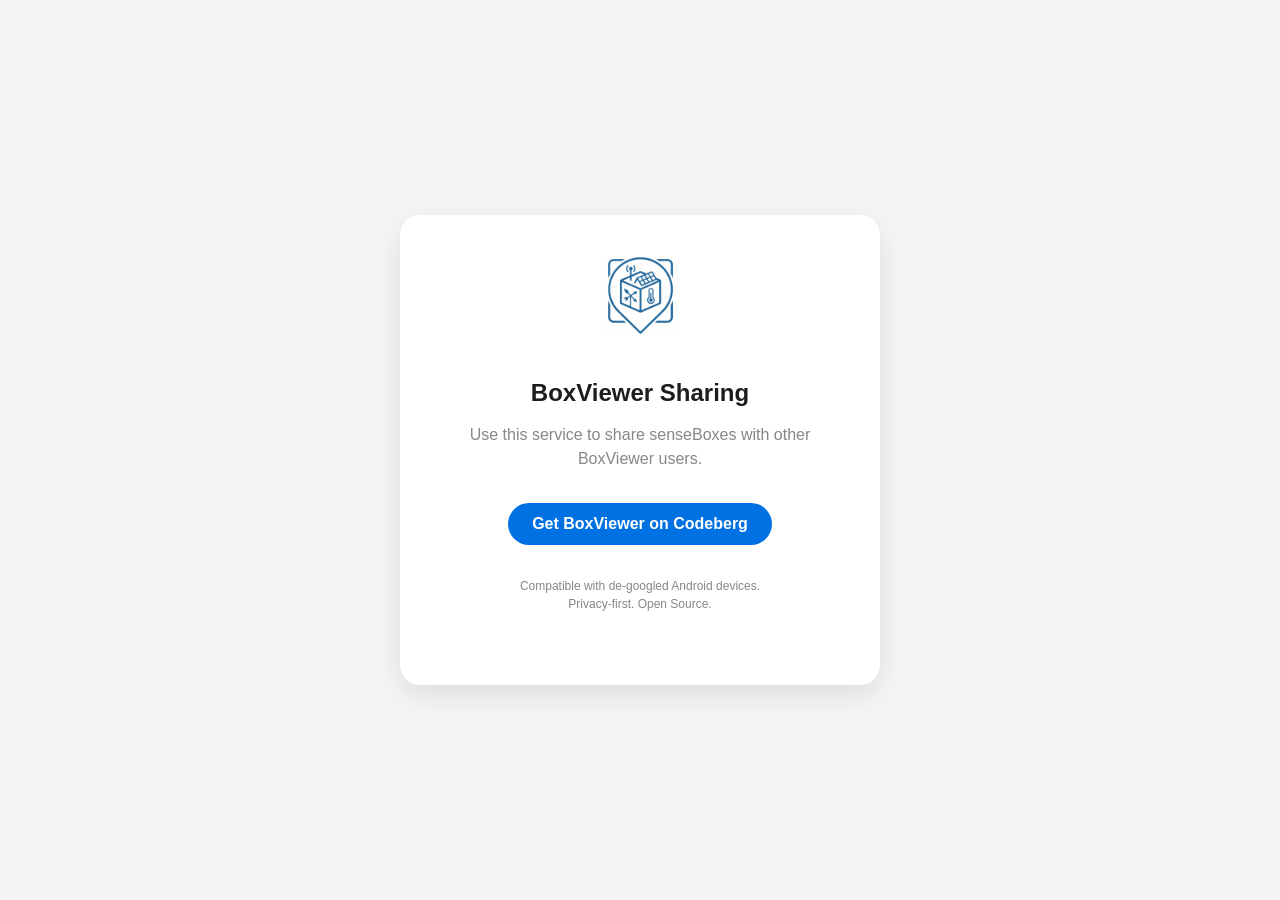
==== index.html @ 953e9c95 "Add logo to forwarding page" ====
<!DOCTYPE html>
<html lang="en">
<head>
    <meta charset="UTF-8">
    <meta name="viewport" content="width=device-width, initial-scale=1.0">
    <title>BoxViewer | senseBox Sharing</title>

    <!-- Open Graph Metadata for Social Previews -->
    <meta property="og:title" content="BoxViewer - senseBox Sharing">
    <meta property="og:description" content="View live sensor data from this senseBox in the BoxViewer app.">
    <meta property="og:image" content="https://nichu42.codeberg.page/BoxViewer/logo.webp">
    <meta property="og:type" content="website">

    <style>
        body {
            font-family: -apple-system, BlinkMacSystemFont, "Segoe UI", Roboto, Helvetica, Arial, sans-serif;
            display: flex;
            flex-direction: column;
            align-items: center;
            justify-content: center;
            height: 100vh;
            margin: 0;
            background-color: #f5f5f7;
            color: #1d1d1f;
            text-align: center;
        }
        .container {
            max-width: 400px;
            padding: 2.5rem;
            background: white;
            border-radius: 20px;
            box-shadow: 0 10px 30px rgba(0,0,0,0.1);
        }
        .logo {
            width: 80px;
            height: 80px;
            margin-bottom: 1.5rem;
            border-radius: 18px;
        }
        h1 { font-size: 24px; margin-bottom: 1rem; }
        p { color: #86868b; line-height: 1.5; margin-bottom: 2rem; }
        .btn {
            display: inline-block;
            background-color: #0071e3;
            color: white;
            padding: 12px 24px;
            border-radius: 980px;
            text-decoration: none;
            font-weight: 600;
            transition: background-color 0.2s;
        }
        .btn:hover { background-color: #0077ed; }
        .footer { margin-top: 2rem; font-size: 12px; color: #86868b; }
        .footer a { color: #0071e3; text-decoration: none; }
    </style>
</head>
<body>
    <div class="container">
        <img src="logo.webp" alt="BoxViewer Logo" class="logo">
        <h1>Opening senseBox...</h1>
        <p>We're attempting to open this station in the BoxViewer app.</p>

        <a href="https://codeberg.org/nichu42/BoxViewer" class="btn">Get BoxViewer on Codeberg</a>

        <div class="footer">
            <p>Compatible with de-googled Android devices.<br>
            Privacy-first. Open Source.</p>
        </div>
    </div>

    <script>
        (function() {
            const params = new URLSearchParams(window.location.search);
            const boxId = params.get('id');

            if (boxId) {
                const deepLink = `boxviewer://box/${boxId}`;

                // Try to redirect immediately
                window.location.href = deepLink;

                // Fallback for browsers that don't redirect automatically
                setTimeout(() => {
                    // If we're still here, maybe suggest manual click
                    console.log("Deep link attempt finished.");
                }, 2000);
            } else {
                document.querySelector('h1').textContent = "BoxViewer Sharing";
                document.querySelector('p').textContent = "Use this service to share senseBoxes with other BoxViewer users.";
            }
        })();
    </script>
</body>
</html>
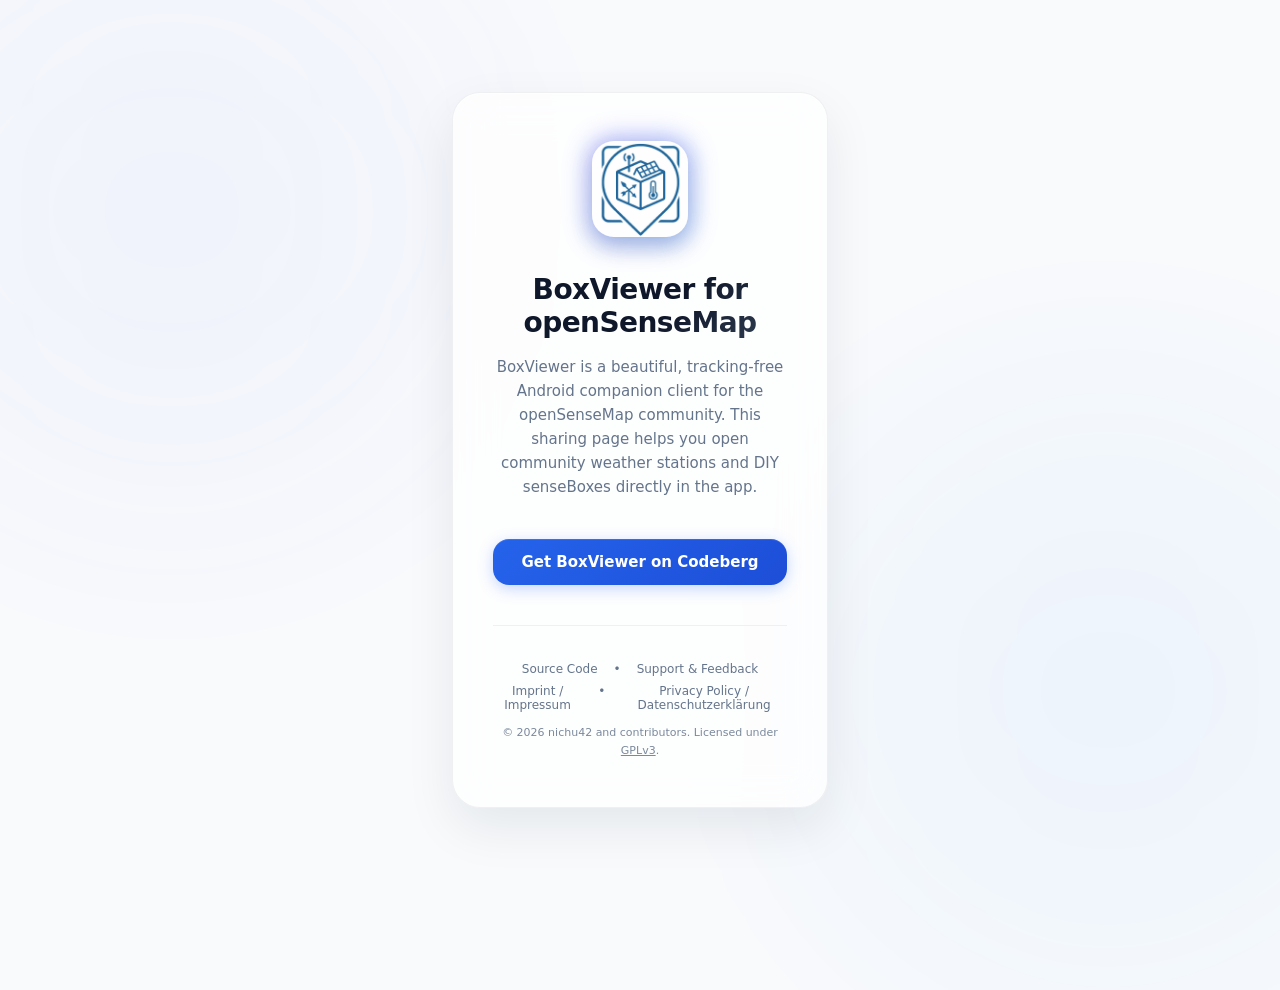
==== commit d58f326c: "Deploy updated web assets and security configurations to Codeberg Pages" ====
--- a/index.html
+++ b/index.html
@@ -3,7 +3,10 @@
 <head>
     <meta charset="UTF-8">
     <meta name="viewport" content="width=device-width, initial-scale=1.0">
+    <meta http-equiv="Content-Security-Policy" content="default-src 'none'; img-src 'self'; style-src 'unsafe-inline'; script-src 'unsafe-inline'; base-uri 'none'; form-action 'none';">
     <title>BoxViewer | senseBox Sharing</title>
+
+    <link rel="icon" type="image/webp" href="logo.webp">
 
     <!-- Open Graph Metadata for Social Previews -->
     <meta property="og:title" content="BoxViewer - senseBox Sharing">
@@ -12,81 +15,378 @@
     <meta property="og:type" content="website">
 
     <style>
+        :root {
+            --bg-color: #f8fafc;
+            --card-bg: rgba(255, 255, 255, 0.75);
+            --card-border: rgba(15, 23, 42, 0.06);
+            --card-shadow: 0 20px 50px rgba(15, 23, 42, 0.08), inset 0 1px 0 rgba(255, 255, 255, 0.9);
+            --text-primary: #0f172a;
+            --text-secondary: #64748b;
+            --text-gradient: linear-gradient(135deg, #0f172a 60%, #334155 100%);
+            --primary-accent: #2563eb;
+            --primary-accent-glow: rgba(37, 99, 235, 0.25);
+            --logo-shadow: 0 10px 25px rgba(15, 23, 42, 0.12);
+            --footer-border: rgba(15, 23, 42, 0.06);
+            --spinner-border: rgba(15, 23, 42, 0.08);
+            --tag-bg: rgba(15, 23, 42, 0.03);
+            --glow-color-1: rgba(99, 102, 241, 0.06);
+            --glow-color-2: rgba(59, 130, 246, 0.06);
+        }
+
+        @media (prefers-color-scheme: dark) {
+            :root {
+                --bg-color: #0b0f19;
+                --card-bg: rgba(255, 255, 255, 0.03);
+                --card-border: rgba(255, 255, 255, 0.08);
+                --card-shadow: 0 20px 50px rgba(0, 0, 0, 0.3), inset 0 1px 0 rgba(255, 255, 255, 0.1);
+                --text-primary: #ffffff;
+                --text-secondary: #94a3b8;
+                --text-gradient: linear-gradient(135deg, #ffffff 60%, #cbd5e1 100%);
+                --primary-accent: #3b82f6;
+                --primary-accent-glow: rgba(59, 130, 246, 0.5);
+                --logo-shadow: 0 10px 25px rgba(0, 0, 0, 0.4);
+                --footer-border: rgba(255, 255, 255, 0.05);
+                --spinner-border: rgba(255, 255, 255, 0.1);
+                --tag-bg: rgba(255, 255, 255, 0.04);
+                --glow-color-1: rgba(99, 102, 241, 0.15);
+                --glow-color-2: rgba(59, 130, 246, 0.15);
+            }
+        }
+
+        * {
+            box-sizing: border-box;
+            margin: 0;
+            padding: 0;
+        }
+
         body {
-            font-family: -apple-system, BlinkMacSystemFont, "Segoe UI", Roboto, Helvetica, Arial, sans-serif;
+            font-family: system-ui, -apple-system, BlinkMacSystemFont, "Segoe UI", Roboto, Helvetica, Arial, sans-serif;
+            background-color: var(--bg-color);
+            color: var(--text-primary);
+            min-height: 100vh;
             display: flex;
-            flex-direction: column;
             align-items: center;
             justify-content: center;
-            height: 100vh;
-            margin: 0;
-            background-color: #f5f5f7;
-            color: #1d1d1f;
+            overflow: hidden;
+            position: relative;
+            transition: background-color 0.4s ease, color 0.4s ease;
+        }
+
+        /* Animated background glows */
+        .ambient-glow {
+            position: absolute;
+            width: 600px;
+            height: 600px;
+            border-radius: 50%;
+            filter: blur(120px);
+            z-index: 0;
+            pointer-events: none;
+            opacity: 0.8;
+            transition: background 0.4s ease;
+        }
+
+        .glow-1 {
+            background: var(--glow-color-1);
+            top: -10%;
+            left: -10%;
+            animation: floatGlow1 20s infinite alternate ease-in-out;
+        }
+
+        .glow-2 {
+            background: var(--glow-color-2);
+            bottom: -10%;
+            right: -10%;
+            animation: floatGlow2 20s infinite alternate ease-in-out;
+        }
+
+        @keyframes floatGlow1 {
+            0% { transform: translate(0, 0) scale(1); }
+            100% { transform: translate(100px, 50px) scale(1.2); }
+        }
+
+        @keyframes floatGlow2 {
+            0% { transform: translate(0, 0) scale(1.2); }
+            100% { transform: translate(-100px, -50px) scale(1); }
+        }
+
+        .container {
+            position: relative;
+            z-index: 1;
+            width: 100%;
+            max-width: 440px;
+            padding: 2rem;
+        }
+
+        .card {
+            background: var(--card-bg);
+            border: 1px solid var(--card-border);
+            backdrop-filter: blur(20px);
+            -webkit-backdrop-filter: blur(20px);
+            border-radius: 28px;
+            padding: 3rem 2.5rem;
             text-align: center;
-        }
-        .container {
-            max-width: 400px;
-            padding: 2.5rem;
-            background: white;
-            border-radius: 20px;
-            box-shadow: 0 10px 30px rgba(0,0,0,0.1);
-        }
+            box-shadow: var(--card-shadow);
+            animation: cardAppear 0.8s cubic-bezier(0.16, 1, 0.3, 1) forwards;
+            opacity: 0;
+            transform: translateY(20px);
+            transition: background 0.4s ease, border-color 0.4s ease, box-shadow 0.4s ease;
+        }
+
+        @keyframes cardAppear {
+            to {
+                opacity: 1;
+                transform: translateY(0);
+            }
+        }
+
+        .logo-container {
+            position: relative;
+            display: inline-block;
+            margin-bottom: 2rem;
+        }
+
         .logo {
-            width: 80px;
-            height: 80px;
-            margin-bottom: 1.5rem;
-            border-radius: 18px;
-        }
-        h1 { font-size: 24px; margin-bottom: 1rem; }
-        p { color: #86868b; line-height: 1.5; margin-bottom: 2rem; }
+            width: 96px;
+            height: 96px;
+            border-radius: 22px;
+            position: relative;
+            z-index: 2;
+            box-shadow: var(--logo-shadow);
+            animation: logoPulse 4s infinite ease-in-out;
+            transition: box-shadow 0.4s ease;
+        }
+
+        .logo-glow {
+            position: absolute;
+            top: -4px;
+            left: -4px;
+            right: -4px;
+            bottom: -4px;
+            background: linear-gradient(135deg, #6366f1, #3b82f6);
+            border-radius: 26px;
+            filter: blur(12px);
+            z-index: 1;
+            opacity: 0.5;
+            animation: glowPulse 4s infinite ease-in-out;
+        }
+
+        @keyframes logoPulse {
+            0%, 100% { transform: translateY(0); }
+            50% { transform: translateY(-6px); }
+        }
+
+        @keyframes glowPulse {
+            0%, 100% { opacity: 0.4; transform: scale(1); }
+            50% { opacity: 0.7; transform: scale(1.05); }
+        }
+
+        h1 {
+            font-size: 28px;
+            font-weight: 700;
+            margin-bottom: 1rem;
+            letter-spacing: -0.02em;
+            background: var(--text-gradient);
+            -webkit-background-clip: text;
+            -webkit-text-fill-color: transparent;
+        }
+
+        p {
+            font-size: 15px;
+            color: var(--text-secondary);
+            line-height: 1.6;
+            margin-bottom: 2.5rem;
+            font-weight: 300;
+            transition: color 0.4s ease;
+        }
+
+        /* Loading spinner element */
+        .spinner {
+            width: 24px;
+            height: 24px;
+            border: 2.5px solid var(--spinner-border);
+            border-top: 2.5px solid var(--primary-accent);
+            border-radius: 50%;
+            margin: 0 auto 2rem auto;
+            animation: spin 1s linear infinite;
+            display: none;
+            transition: border-color 0.4s ease;
+        }
+
+        @keyframes spin {
+            to { transform: rotate(360deg); }
+        }
+
         .btn {
-            display: inline-block;
-            background-color: #0071e3;
+            display: flex;
+            align-items: center;
+            justify-content: center;
+            width: 100%;
+            background: linear-gradient(135deg, #2563eb, #1d4ed8);
             color: white;
-            padding: 12px 24px;
-            border-radius: 980px;
+            padding: 14px 28px;
+            border-radius: 16px;
             text-decoration: none;
             font-weight: 600;
-            transition: background-color 0.2s;
-        }
-        .btn:hover { background-color: #0077ed; }
-        .footer { margin-top: 2rem; font-size: 12px; color: #86868b; }
-        .footer a { color: #0071e3; text-decoration: none; }
+            font-size: 15px;
+            transition: all 0.3s cubic-bezier(0.16, 1, 0.3, 1);
+            box-shadow: 0 4px 15px var(--primary-accent-glow), inset 0 1px 0 rgba(255, 255, 255, 0.1);
+        }
+
+        .btn:hover {
+            transform: translateY(-2px);
+            box-shadow: 0 8px 25px var(--primary-accent-glow), inset 0 1px 0 rgba(255, 255, 255, 0.2);
+            background: linear-gradient(135deg, #3b82f6, #2563eb);
+        }
+
+        .btn:active {
+            transform: translateY(0);
+        }
+
+        .install-link {
+            display: inline-block;
+            margin-top: 1.5rem;
+            color: var(--primary-accent);
+            text-decoration: none;
+            font-size: 14px;
+            font-weight: 600;
+            transition: color 0.2s ease, opacity 0.2s ease;
+        }
+
+        .install-link:hover {
+            opacity: 0.85;
+            text-decoration: underline;
+        }
+
+        .footer {
+            margin-top: 2.5rem;
+            font-size: 12px;
+            color: var(--text-secondary);
+            border-top: 1px solid var(--footer-border);
+            padding-top: 1.5rem;
+            font-weight: 300;
+            transition: border-top-color 0.4s ease, color 0.4s ease;
+        }
+
+        .footer p {
+            margin-bottom: 0;
+            font-size: 12px;
+        }
+
+        .footer .copyright {
+            margin-top: 0.75rem;
+            font-size: 11px;
+            opacity: 0.85;
+        }
+
+        .footer .copyright a {
+            color: var(--text-secondary);
+            text-decoration: underline;
+            transition: color 0.2s ease;
+        }
+
+        .footer .copyright a:hover {
+            color: var(--text-primary);
+        }
+
+        .footer-links {
+            margin-top: 0.75rem;
+            display: flex;
+            justify-content: center;
+            gap: 1rem;
+        }
+
+        .footer-links a, .footer-links span {
+            color: var(--text-secondary);
+            text-decoration: none;
+            transition: color 0.2s ease;
+        }
+
+        .footer-links a:hover {
+            color: var(--text-primary);
+            text-decoration: underline;
+        }
+
     </style>
 </head>
 <body>
+    <div class="ambient-glow glow-1"></div>
+    <div class="ambient-glow glow-2"></div>
+
     <div class="container">
-        <img src="logo.webp" alt="BoxViewer Logo" class="logo">
-        <h1>Opening senseBox...</h1>
-        <p>We're attempting to open this station in the BoxViewer app.</p>
-
-        <a href="https://codeberg.org/nichu42/BoxViewer" class="btn">Get BoxViewer on Codeberg</a>
-
-        <div class="footer">
-            <p>Compatible with de-googled Android devices.<br>
-            Privacy-first. Open Source.</p>
-        </div>
+        <main class="card">
+            <div class="logo-container">
+                <div class="logo-glow"></div>
+                <img src="logo.webp" alt="BoxViewer Logo" class="logo">
+            </div>
+            
+            <h1>BoxViewer for openSenseMap</h1>
+            
+            <div class="spinner" id="loading-spinner"></div>
+            
+            <p id="status-text">BoxViewer is a beautiful, tracking-free Android companion client. Loading shared senseBox station...</p>
+
+            <a href="https://codeberg.org/nichu42/BoxViewer" class="btn" id="action-btn">Get BoxViewer on Codeberg</a>
+
+            <footer class="footer">
+                <div class="footer-links">
+                    <a href="https://codeberg.org/nichu42/BoxViewer">Source Code</a>
+                    <span>•</span>
+                    <a href="https://codeberg.org/nichu42/BoxViewer/issues">Support &amp; Feedback</a>
+                </div>
+                <div class="footer-links" style="margin-top: 0.5rem;">
+                    <a href="https://codeberg.org/nichu42/BoxViewer/src/branch/main/PRIVACY.md#imprint" target="_blank" rel="noopener noreferrer">Imprint / Impressum</a>
+                    <span>•</span>
+                    <a href="https://codeberg.org/nichu42/BoxViewer/src/branch/main/PRIVACY.md#privacy" target="_blank" rel="noopener noreferrer">Privacy Policy / Datenschutzerklärung</a>
+                </div>
+                <p class="copyright">&copy; 2026 nichu42 and contributors. Licensed under <a href="https://codeberg.org/nichu42/BoxViewer/src/branch/main/LICENSE" target="_blank" rel="noopener noreferrer">GPLv3</a>.</p>
+            </footer>
+        </main>
     </div>
 
     <script>
         (function() {
             const params = new URLSearchParams(window.location.search);
             const boxId = params.get('id');
+            const heading = document.querySelector('h1');
+            const statusText = document.getElementById('status-text');
+            const actionBtn = document.getElementById('action-btn');
+            const spinner = document.getElementById('loading-spinner');
 
             if (boxId) {
-                const deepLink = `boxviewer://box/${boxId}`;
-
-                // Try to redirect immediately
-                window.location.href = deepLink;
-
-                // Fallback for browsers that don't redirect automatically
-                setTimeout(() => {
-                    // If we're still here, maybe suggest manual click
-                    console.log("Deep link attempt finished.");
-                }, 2000);
+                // Validate if it is a 24-character hexadecimal MongoDB ObjectId
+                if (/^[0-9a-fA-F]{24}$/.test(boxId)) {
+                    spinner.style.display = "block";
+                    heading.textContent = "Opening senseBox Station";
+                    statusText.textContent = "We are attempting to open this environmental sensor station directly inside the BoxViewer app...";
+                    actionBtn.textContent = "Open in BoxViewer";
+                    
+                    const deepLink = `boxviewer://box/${boxId}`;
+                    actionBtn.href = deepLink;
+
+                    // Try to redirect immediately
+                    window.location.href = deepLink;
+
+                    // Fallback for browsers that don't redirect automatically
+                    setTimeout(() => {
+                        spinner.style.display = "none";
+                        statusText.textContent = "If the station did not open automatically, tap the button below to launch the app. If you don't have BoxViewer installed, you can download the open-source client from Codeberg.";
+                        actionBtn.textContent = "Open in App";
+                        
+                        const installContainer = document.createElement('div');
+                        installContainer.innerHTML = '<a href="https://codeberg.org/nichu42/BoxViewer" class="install-link">Get BoxViewer on Codeberg &rarr;</a>';
+                        actionBtn.parentNode.insertBefore(installContainer, actionBtn.nextSibling);
+                    }, 2500);
+                } else {
+                    heading.textContent = "Invalid Station Link";
+                    statusText.textContent = "The senseBox ID provided in this URL is invalid or malformed. Please verify that you have copied the correct sharing link from your device.";
+                    actionBtn.textContent = "Visit Codeberg Project";
+                    actionBtn.href = "https://codeberg.org/nichu42/BoxViewer";
+                }
             } else {
-                document.querySelector('h1').textContent = "BoxViewer Sharing";
-                document.querySelector('p').textContent = "Use this service to share senseBoxes with other BoxViewer users.";
+                heading.textContent = "BoxViewer for openSenseMap";
+                statusText.textContent = "BoxViewer is a beautiful, tracking-free Android companion client for the openSenseMap community. This sharing page helps you open community weather stations and DIY senseBoxes directly in the app.";
+                actionBtn.textContent = "Get BoxViewer on Codeberg";
+                actionBtn.href = "https://codeberg.org/nichu42/BoxViewer";
             }
         })();
     </script>
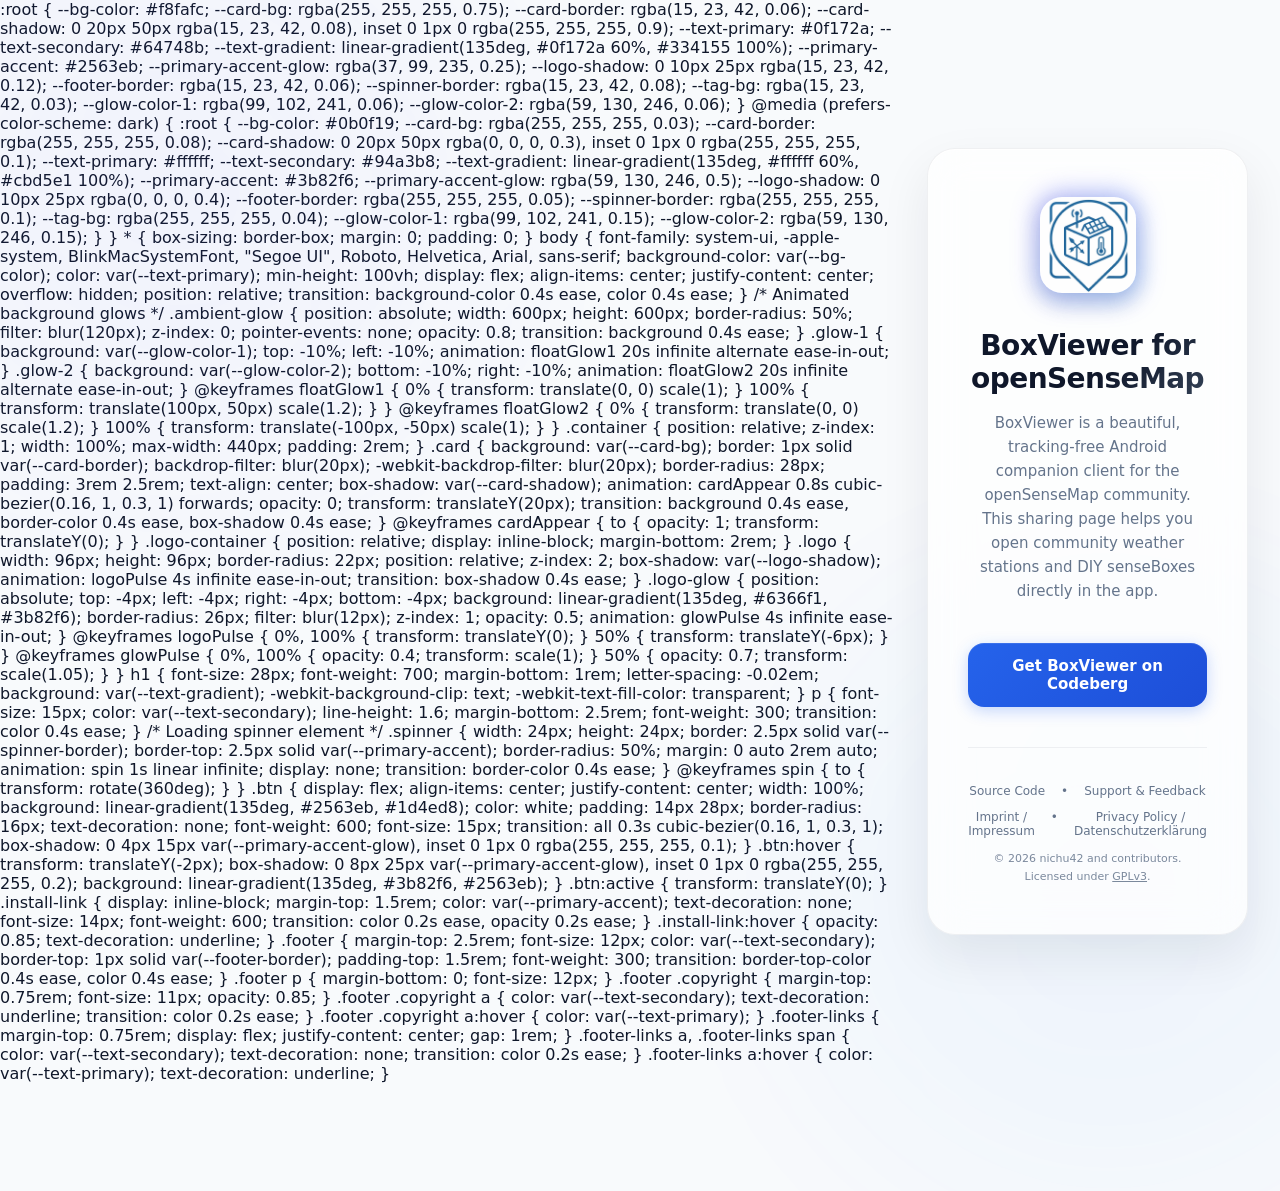
==== commit e6b05925: "Deploy updated web assets to Codeberg Pages [CI]" ====
--- a/index.html
+++ b/index.html
@@ -3,10 +3,11 @@
 <head>
     <meta charset="UTF-8">
     <meta name="viewport" content="width=device-width, initial-scale=1.0">
-    <meta http-equiv="Content-Security-Policy" content="default-src 'none'; img-src 'self'; style-src 'unsafe-inline'; script-src 'unsafe-inline'; base-uri 'none'; form-action 'none';">
+    <meta http-equiv="Content-Security-Policy" content="default-src 'none'; img-src 'self'; style-src 'self'; script-src 'self'; base-uri 'none'; form-action 'none';">
     <title>BoxViewer | senseBox Sharing</title>
 
     <link rel="icon" type="image/webp" href="logo.webp">
+    <link rel="stylesheet" href="styles.css">
 
     <!-- Open Graph Metadata for Social Previews -->
     <meta property="og:title" content="BoxViewer - senseBox Sharing">
@@ -14,7 +15,6 @@
     <meta property="og:image" content="https://nichu42.codeberg.page/BoxViewer/logo.webp">
     <meta property="og:type" content="website">
 
-    <style>
         :root {
             --bg-color: #f8fafc;
             --card-bg: rgba(255, 255, 255, 0.75);
@@ -306,7 +306,6 @@
             text-decoration: underline;
         }
 
-    </style>
 </head>
 <body>
     <div class="ambient-glow glow-1"></div>
@@ -318,11 +317,11 @@
                 <div class="logo-glow"></div>
                 <img src="logo.webp" alt="BoxViewer Logo" class="logo">
             </div>
-            
+
             <h1>BoxViewer for openSenseMap</h1>
-            
+
             <div class="spinner" id="loading-spinner"></div>
-            
+
             <p id="status-text">BoxViewer is a beautiful, tracking-free Android companion client. Loading shared senseBox station...</p>
 
             <a href="https://codeberg.org/nichu42/BoxViewer" class="btn" id="action-btn">Get BoxViewer on Codeberg</a>
@@ -343,52 +342,6 @@
         </main>
     </div>
 
-    <script>
-        (function() {
-            const params = new URLSearchParams(window.location.search);
-            const boxId = params.get('id');
-            const heading = document.querySelector('h1');
-            const statusText = document.getElementById('status-text');
-            const actionBtn = document.getElementById('action-btn');
-            const spinner = document.getElementById('loading-spinner');
-
-            if (boxId) {
-                // Validate if it is a 24-character hexadecimal MongoDB ObjectId
-                if (/^[0-9a-fA-F]{24}$/.test(boxId)) {
-                    spinner.style.display = "block";
-                    heading.textContent = "Opening senseBox Station";
-                    statusText.textContent = "We are attempting to open this environmental sensor station directly inside the BoxViewer app...";
-                    actionBtn.textContent = "Open in BoxViewer";
-                    
-                    const deepLink = `boxviewer://box/${boxId}`;
-                    actionBtn.href = deepLink;
-
-                    // Try to redirect immediately
-                    window.location.href = deepLink;
-
-                    // Fallback for browsers that don't redirect automatically
-                    setTimeout(() => {
-                        spinner.style.display = "none";
-                        statusText.textContent = "If the station did not open automatically, tap the button below to launch the app. If you don't have BoxViewer installed, you can download the open-source client from Codeberg.";
-                        actionBtn.textContent = "Open in App";
-                        
-                        const installContainer = document.createElement('div');
-                        installContainer.innerHTML = '<a href="https://codeberg.org/nichu42/BoxViewer" class="install-link">Get BoxViewer on Codeberg &rarr;</a>';
-                        actionBtn.parentNode.insertBefore(installContainer, actionBtn.nextSibling);
-                    }, 2500);
-                } else {
-                    heading.textContent = "Invalid Station Link";
-                    statusText.textContent = "The senseBox ID provided in this URL is invalid or malformed. Please verify that you have copied the correct sharing link from your device.";
-                    actionBtn.textContent = "Visit Codeberg Project";
-                    actionBtn.href = "https://codeberg.org/nichu42/BoxViewer";
-                }
-            } else {
-                heading.textContent = "BoxViewer for openSenseMap";
-                statusText.textContent = "BoxViewer is a beautiful, tracking-free Android companion client for the openSenseMap community. This sharing page helps you open community weather stations and DIY senseBoxes directly in the app.";
-                actionBtn.textContent = "Get BoxViewer on Codeberg";
-                actionBtn.href = "https://codeberg.org/nichu42/BoxViewer";
-            }
-        })();
-    </script>
+    <script src="app.js"></script>
 </body>
 </html>
--- a/styles.css
+++ b/styles.css
@@ -0,0 +1,290 @@
+:root {
+    --bg-color: #f8fafc;
+    --card-bg: rgba(255, 255, 255, 0.75);
+    --card-border: rgba(15, 23, 42, 0.06);
+    --card-shadow: 0 20px 50px rgba(15, 23, 42, 0.08), inset 0 1px 0 rgba(255, 255, 255, 0.9);
+    --text-primary: #0f172a;
+    --text-secondary: #64748b;
+    --text-gradient: linear-gradient(135deg, #0f172a 60%, #334155 100%);
+    --primary-accent: #2563eb;
+    --primary-accent-glow: rgba(37, 99, 235, 0.25);
+    --logo-shadow: 0 10px 25px rgba(15, 23, 42, 0.12);
+    --footer-border: rgba(15, 23, 42, 0.06);
+    --spinner-border: rgba(15, 23, 42, 0.08);
+    --tag-bg: rgba(15, 23, 42, 0.03);
+    --glow-color-1: rgba(99, 102, 241, 0.06);
+    --glow-color-2: rgba(59, 130, 246, 0.06);
+}
+
+@media (prefers-color-scheme: dark) {
+    :root {
+        --bg-color: #0b0f19;
+        --card-bg: rgba(255, 255, 255, 0.03);
+        --card-border: rgba(255, 255, 255, 0.08);
+        --card-shadow: 0 20px 50px rgba(0, 0, 0, 0.3), inset 0 1px 0 rgba(255, 255, 255, 0.1);
+        --text-primary: #ffffff;
+        --text-secondary: #94a3b8;
+        --text-gradient: linear-gradient(135deg, #ffffff 60%, #cbd5e1 100%);
+        --primary-accent: #3b82f6;
+        --primary-accent-glow: rgba(59, 130, 246, 0.5);
+        --logo-shadow: 0 10px 25px rgba(0, 0, 0, 0.4);
+        --footer-border: rgba(255, 255, 255, 0.05);
+        --spinner-border: rgba(255, 255, 255, 0.1);
+        --tag-bg: rgba(255, 255, 255, 0.04);
+        --glow-color-1: rgba(99, 102, 241, 0.15);
+        --glow-color-2: rgba(59, 130, 246, 0.15);
+    }
+}
+
+* {
+    box-sizing: border-box;
+    margin: 0;
+    padding: 0;
+}
+
+body {
+    font-family: system-ui, -apple-system, BlinkMacSystemFont, "Segoe UI", Roboto, Helvetica, Arial, sans-serif;
+    background-color: var(--bg-color);
+    color: var(--text-primary);
+    min-height: 100vh;
+    display: flex;
+    align-items: center;
+    justify-content: center;
+    overflow: hidden;
+    position: relative;
+    transition: background-color 0.4s ease, color 0.4s ease;
+}
+
+/* Animated background glows */
+.ambient-glow {
+    position: absolute;
+    width: 600px;
+    height: 600px;
+    border-radius: 50%;
+    filter: blur(120px);
+    z-index: 0;
+    pointer-events: none;
+    opacity: 0.8;
+    transition: background 0.4s ease;
+}
+
+.glow-1 {
+    background: var(--glow-color-1);
+    top: -10%;
+    left: -10%;
+    animation: floatGlow1 20s infinite alternate ease-in-out;
+}
+
+.glow-2 {
+    background: var(--glow-color-2);
+    bottom: -10%;
+    right: -10%;
+    animation: floatGlow2 20s infinite alternate ease-in-out;
+}
+
+@keyframes floatGlow1 {
+    0% { transform: translate(0, 0) scale(1); }
+    100% { transform: translate(100px, 50px) scale(1.2); }
+}
+
+@keyframes floatGlow2 {
+    0% { transform: translate(0, 0) scale(1.2); }
+    100% { transform: translate(-100px, -50px) scale(1); }
+}
+
+.container {
+    position: relative;
+    z-index: 1;
+    width: 100%;
+    max-width: 440px;
+    padding: 2rem;
+}
+
+.card {
+    background: var(--card-bg);
+    border: 1px solid var(--card-border);
+    backdrop-filter: blur(20px);
+    -webkit-backdrop-filter: blur(20px);
+    border-radius: 28px;
+    padding: 3rem 2.5rem;
+    text-align: center;
+    box-shadow: var(--card-shadow);
+    animation: cardAppear 0.8s cubic-bezier(0.16, 1, 0.3, 1) forwards;
+    opacity: 0;
+    transform: translateY(20px);
+    transition: background 0.4s ease, border-color 0.4s ease, box-shadow 0.4s ease;
+}
+
+@keyframes cardAppear {
+    to {
+        opacity: 1;
+        transform: translateY(0);
+    }
+}
+
+.logo-container {
+    position: relative;
+    display: inline-block;
+    margin-bottom: 2rem;
+}
+
+.logo {
+    width: 96px;
+    height: 96px;
+    border-radius: 22px;
+    position: relative;
+    z-index: 2;
+    box-shadow: var(--logo-shadow);
+    animation: logoPulse 4s infinite ease-in-out;
+    transition: box-shadow 0.4s ease;
+}
+
+.logo-glow {
+    position: absolute;
+    top: -4px;
+    left: -4px;
+    right: -4px;
+    bottom: -4px;
+    background: linear-gradient(135deg, #6366f1, #3b82f6);
+    border-radius: 26px;
+    filter: blur(12px);
+    z-index: 1;
+    opacity: 0.5;
+    animation: glowPulse 4s infinite ease-in-out;
+}
+
+@keyframes logoPulse {
+    0%, 100% { transform: translateY(0); }
+    50% { transform: translateY(-6px); }
+}
+
+@keyframes glowPulse {
+    0%, 100% { opacity: 0.4; transform: scale(1); }
+    50% { opacity: 0.7; transform: scale(1.05); }
+}
+
+h1 {
+    font-size: 28px;
+    font-weight: 700;
+    margin-bottom: 1rem;
+    letter-spacing: -0.02em;
+    background: var(--text-gradient);
+    -webkit-background-clip: text;
+    -webkit-text-fill-color: transparent;
+}
+
+p {
+    font-size: 15px;
+    color: var(--text-secondary);
+    line-height: 1.6;
+    margin-bottom: 2.5rem;
+    font-weight: 300;
+    transition: color 0.4s ease;
+}
+
+/* Loading spinner element */
+.spinner {
+    width: 24px;
+    height: 24px;
+    border: 2.5px solid var(--spinner-border);
+    border-top: 2.5px solid var(--primary-accent);
+    border-radius: 50%;
+    margin: 0 auto 2rem auto;
+    animation: spin 1s linear infinite;
+    display: none;
+    transition: border-color 0.4s ease;
+}
+
+@keyframes spin {
+    to { transform: rotate(360deg); }
+}
+
+.btn {
+    display: flex;
+    align-items: center;
+    justify-content: center;
+    width: 100%;
+    background: linear-gradient(135deg, #2563eb, #1d4ed8);
+    color: white;
+    padding: 14px 28px;
+    border-radius: 16px;
+    text-decoration: none;
+    font-weight: 600;
+    font-size: 15px;
+    transition: all 0.3s cubic-bezier(0.16, 1, 0.3, 1);
+    box-shadow: 0 4px 15px var(--primary-accent-glow), inset 0 1px 0 rgba(255, 255, 255, 0.1);
+}
+
+.btn:hover {
+    transform: translateY(-2px);
+    box-shadow: 0 8px 25px var(--primary-accent-glow), inset 0 1px 0 rgba(255, 255, 255, 0.2);
+    background: linear-gradient(135deg, #3b82f6, #2563eb);
+}
+
+.btn:active {
+    transform: translateY(0);
+}
+
+.install-link {
+    display: inline-block;
+    margin-top: 1.5rem;
+    color: var(--primary-accent);
+    text-decoration: none;
+    font-size: 14px;
+    font-weight: 600;
+    transition: color 0.2s ease, opacity 0.2s ease;
+}
+
+.install-link:hover {
+    opacity: 0.85;
+    text-decoration: underline;
+}
+
+.footer {
+    margin-top: 2.5rem;
+    font-size: 12px;
+    color: var(--text-secondary);
+    border-top: 1px solid var(--footer-border);
+    padding-top: 1.5rem;
+    font-weight: 300;
+    transition: border-top-color 0.4s ease, color 0.4s ease;
+}
+
+.footer p {
+    margin-bottom: 0;
+    font-size: 12px;
+}
+
+.footer .copyright {
+    margin-top: 0.75rem;
+    font-size: 11px;
+    opacity: 0.85;
+}
+
+.footer .copyright a {
+    color: var(--text-secondary);
+    text-decoration: underline;
+    transition: color 0.2s ease;
+}
+
+.footer .copyright a:hover {
+    color: var(--text-primary);
+}
+
+.footer-links {
+    margin-top: 0.75rem;
+    display: flex;
+    justify-content: center;
+    gap: 1rem;
+}
+
+.footer-links a, .footer-links span {
+    color: var(--text-secondary);
+    text-decoration: none;
+    transition: color 0.2s ease;
+}
+
+.footer-links a:hover {
+    color: var(--text-primary);
+    text-decoration: underline;
+}
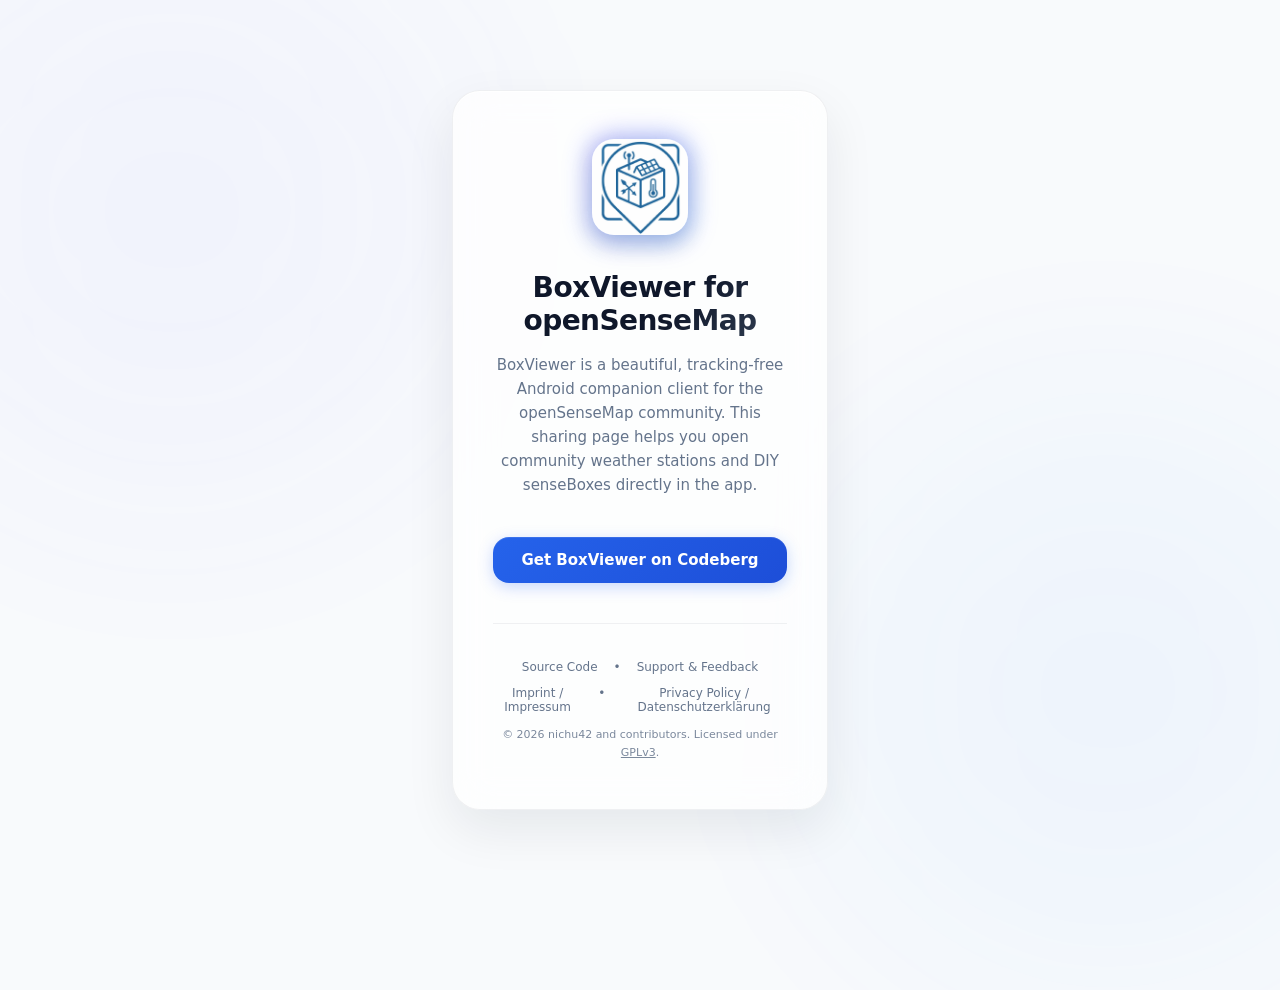
==== commit 932f2cef: "Deploy updated web assets to Codeberg Pages [CI]" ====
--- a/index.html
+++ b/index.html
@@ -15,6 +15,7 @@
     <meta property="og:image" content="https://nichu42.codeberg.page/BoxViewer/logo.webp">
     <meta property="og:type" content="website">
 
+    <style>
         :root {
             --bg-color: #f8fafc;
             --card-bg: rgba(255, 255, 255, 0.75);
@@ -305,7 +306,7 @@
             color: var(--text-primary);
             text-decoration: underline;
         }
-
+    </style>
 </head>
 <body>
     <div class="ambient-glow glow-1"></div>
